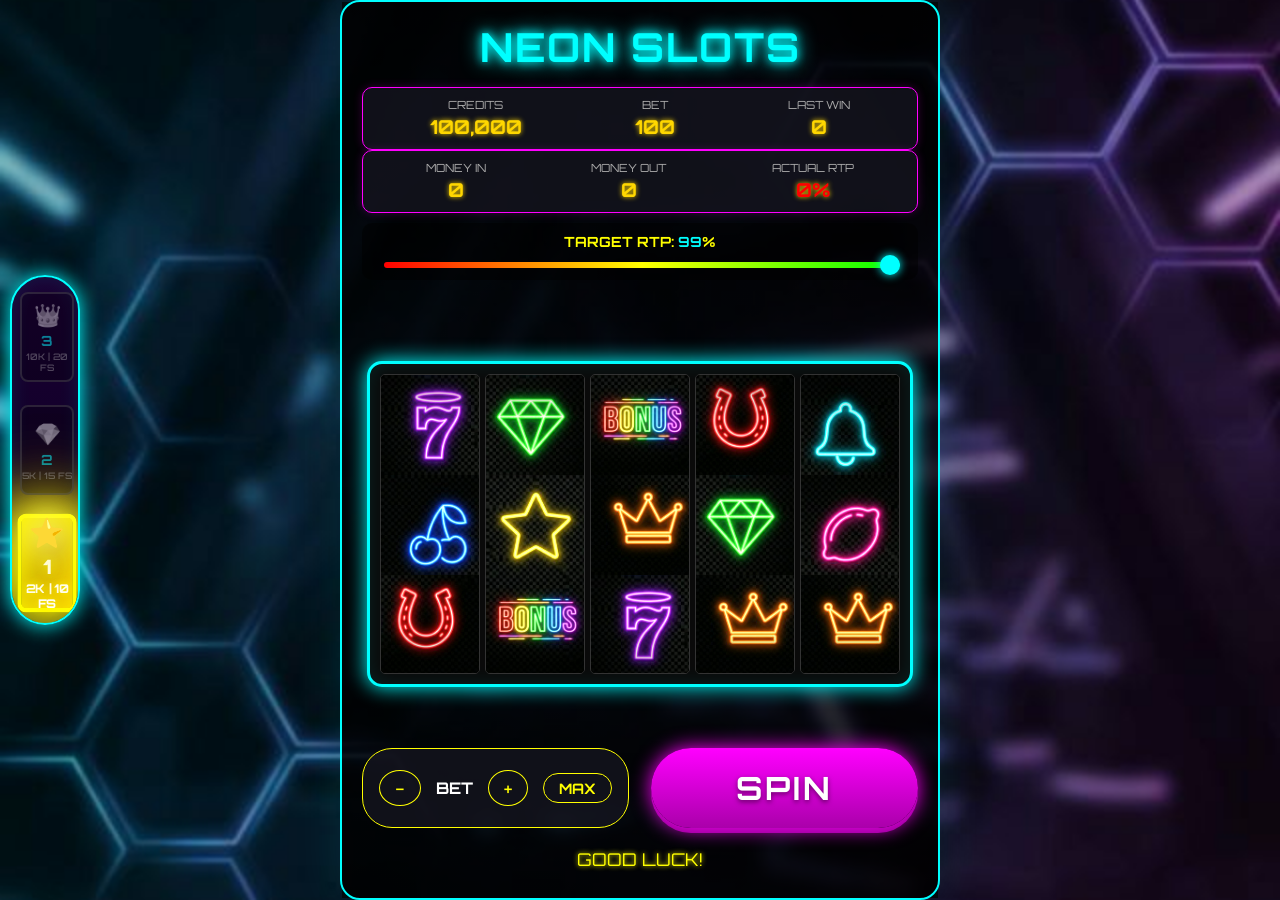
==== index.html @ 3be2b66a "first commit" ====
<!DOCTYPE html>
<html lang="en">

<head>
    <meta charset="UTF-8">
    <meta name="viewport" content="width=device-width, initial-scale=1.0">
    <title>Neon Slots</title>
    <link rel="stylesheet" href="style.css?v=1708286500">
    <link rel="stylesheet" href="rtp-styles.css?v=1708285200">
    <link rel="stylesheet" href="free-spins-styles.css?v=1708285200">
    <link rel="stylesheet" href="level-styles.css?v=1708286400">
    <link href="https://fonts.googleapis.com/css2?family=Orbitron:wght@400;700&display=swap" rel="stylesheet">
</head>

<body>
    <div class="game-wrapper">
        <div class="background-overlay"></div>
        <div class="ui-header">
            <h1 class="game-title">NEON SLOTS</h1>
            <div class="stats-container">
                <div class="stat-box">
                    <span class="label">CREDITS</span>
                    <span id="credits" class="value">100000</span>
                </div>
                <div class="stat-box">
                    <span class="label">BET</span>
                    <span id="bet" class="value">100</span>
                </div>
                <div class="stat-box">
                    <span class="label">LAST WIN</span>
                    <span id="win" class="value">0</span>
                </div>
            </div>
            <div class="stats-container">
                <div class="stat-box">
                    <span class="label">MONEY IN</span>
                    <span id="money-in" class="value">0</span>
                </div>
                <div class="stat-box">
                    <span class="label">MONEY OUT</span>
                    <span id="money-out" class="value">0</span>
                </div>
                <div class="stat-box">
                    <span class="label">ACTUAL RTP</span>
                    <span id="actual-rtp" class="value">0.0%</span>
                </div>
            </div>
            <div class="rtp-control">
                <label for="rtp-slider" class="rtp-label">TARGET RTP: <span id="target-rtp-value">99</span>%</label>
                <input type="range" id="rtp-slider" min="70" max="99" value="99" step="1">
            </div>
        </div>

        <!-- Free Spins Total Display -->
        <div id="free-spins-total" class="free-spins-total" style="display: none;">
            <div class="free-spins-label">FREE SPINS TOTAL</div>
            <div id="free-spins-amount" class="free-spins-amount">0</div>
        </div>

        <!-- Level Progression Bar -->
        <div class="level-bar">
            <div class="level-progress" id="level-progress"></div>
            <div class="level-item" data-level="1">
                <div class="level-icon">⭐</div>
                <div class="level-info">
                    <div class="level-number">1</div>
                    <div class="level-rewards">2K | 10 FS</div>
                </div>
            </div>
            <div class="level-item" data-level="2">
                <div class="level-icon">💎</div>
                <div class="level-info">
                    <div class="level-number">2</div>
                    <div class="level-rewards">5K | 15 FS</div>
                </div>
            </div>
            <div class="level-item" data-level="3">
                <div class="level-icon">👑</div>
                <div class="level-info">
                    <div class="level-number">3</div>
                    <div class="level-rewards">10K | 20 FS</div>
                </div>
            </div>
        </div>

        <div class="slot-machine">
            <div class="reels-container">
                <div class="reel" id="reel-1">
                    <div class="reel-strip"></div>
                </div>
                <div class="reel" id="reel-2">
                    <div class="reel-strip"></div>
                </div>
                <div class="reel" id="reel-3">
                    <div class="reel-strip"></div>
                </div>
                <div class="reel" id="reel-4">
                    <div class="reel-strip"></div>
                </div>
                <div class="reel" id="reel-5">
                    <div class="reel-strip"></div>
                </div>
                <div class="paylines-layer"></div>
            </div>
        </div>

        <div class="ui-controls">
            <div class="bet-controls">
                <button id="btn-decrease" class="control-btn">-</button>
                <span class="bet-label">BET</span>
                <button id="btn-increase" class="control-btn">+</button>
                <button id="btn-max" class="control-btn">MAX</button>
            </div>
            <button id="btn-spin" class="spin-btn">SPIN</button>
        </div>

        <div id="message-area" class="message-area">GOOD LUCK!</div>
    </div>

    <script src="sounds.js"></script>
    <script src="script.js"></script>
</body>

</html>
---- style.css ----
:root {
    --primary-neon: #0ff;
    --secondary-neon: #f0f;
    --accent-neon: #ff0;
    --dark-bg: #050510;
    --panel-bg: rgba(20, 20, 30, 0.8);
    --text-color: #fff;
    --reel-bg: #111;
    --reel-border: #333;
    --gold: #ffd700;
}

* {
    box-sizing: border-box;
}

body {
    margin: 0;
    padding: 0;
    font-family: 'Orbitron', sans-serif;
    background-color: var(--dark-bg);
    color: var(--text-color);
    overflow: hidden;
    /* Prevent scroll on mobile if possible */
    height: 100vh;
    display: flex;
    justify-content: center;
    align-items: center;
    background-image: url('assets/background.png');
    background-size: cover;
    background-position: center;
}

.background-overlay {
    position: absolute;
    top: 0;
    left: 0;
    width: 100%;
    height: 100%;
    background: radial-gradient(circle at center, transparent 0%, rgba(0, 0, 0, 0.8) 100%);
    z-index: -1;
}

.game-wrapper {
    width: 100%;
    max-width: 600px;
    /* Mobile first, but constrained */
    height: 100%;
    max-height: 900px;
    display: flex;
    flex-direction: column;
    justify-content: space-between;
    padding: 20px;
    box-sizing: border-box;
    position: relative;
}

.ui-header {
    text-align: center;
    margin-bottom: 20px;
}

.game-title {
    font-size: 2.5rem;
    margin: 0 0 15px 0;
    color: var(--primary-neon);
    text-shadow: 0 0 10px var(--primary-neon), 0 0 20px var(--primary-neon);
    letter-spacing: 2px;
}

.stats-container {
    display: flex;
    justify-content: space-around;
    background: var(--panel-bg);
    padding: 10px;
    border-radius: 10px;
    border: 1px solid var(--secondary-neon);
    box-shadow: 0 0 10px rgba(255, 0, 255, 0.2);
}

.stat-box {
    display: flex;
    flex-direction: column;
    align-items: center;
}

.label {
    font-size: 0.7rem;
    color: #aaa;
    margin-bottom: 3px;
}

.value {
    font-size: 1.2rem;
    font-weight: bold;
    color: var(--gold);
    text-shadow: 0 0 5px var(--gold);
}

/* Slot Machine Reels */
.slot-machine {
    flex-grow: 1;
    display: flex;
    justify-content: center;
    align-items: center;
    position: relative;
    margin: 10px 0;
    width: 100%;
}

.reels-container {
    display: flex;
    gap: 5px;
    padding: 10px;
    background: #0a0a0a;
    /* Dark background for neon */
    border-radius: 15px;
    border: 3px solid var(--primary-neon);
    box-shadow: 0 0 20px var(--primary-neon), inset 0 0 20px rgba(0, 255, 255, 0.1);
    position: relative;
    overflow: hidden;
}

.reel {
    width: 60px;
    height: 180px;
    background: #111;
    /* Dark reel for neon glow */
    border: 1px solid #333;
    border-radius: 5px;
    overflow: hidden;
    position: relative;
}

/* 3D effect overlay for reels - Made subtle for white */
.reel::after {
    content: '';
    position: absolute;
    top: 0;
    left: 0;
    width: 100%;
    height: 100%;
    background: linear-gradient(to bottom, rgba(0, 0, 0, 0.2) 0%, transparent 15%, transparent 85%, rgba(0, 0, 0, 0.2) 100%);
    pointer-events: none;
    z-index: 5;
}

/* We will animate this strip */
.reel-strip {
    position: absolute;
    top: 0;
    left: 0;
    width: 100%;
    transition: transform 0.1s ease-out;
}

.symbol {
    width: 60px;
    height: 60px;
    background-color: #0a0a0a;
    background-image: url('assets/symbols.png');
    background-size: 300% 300%;
    /* 3x3 grid - each cell fills container */
    background-repeat: no-repeat;
    box-sizing: border-box;
    filter: brightness(1.2);
    transition: all 0.3s;
    display: flex;
    align-items: center;
    justify-content: center;
}

.symbol.win-highlight {
    background-color: rgba(0, 255, 255, 0.5);
    /* cyan highlight */
    box-shadow: inset 0 0 20px #0ff;
    border-radius: 50%;
    z-index: 2;
}

/* Individual symbol positions */
.symbol-0 {
    background-position: 0% 0%;
}

/* cherry */
.symbol-1 {
    background-position: 50% 0%;
}

/* lemon */
.symbol-2 {
    background-position: 100% 0%;
}

/* bell */
.symbol-3 {
    background-position: 0% 50%;
}

/* seven */
.symbol-4 {
    background-position: 50% 50%;
}

/* star */
.symbol-5 {
    background-position: 100% 50%;
}

/* diamond */
.symbol-6 {
    background-position: 0% 100%;
}

/* crown */
.symbol-7 {
    background-position: 50% 100%;
}

/* bonus */
.symbol-8 {
    background-position: 100% 100%;
}

/* horseshoe */

/* Paylines Layer */
.paylines-layer {
    position: absolute;
    top: 0;
    left: 0;
    width: 100%;
    height: 100%;
    pointer-events: none;
    z-index: 10;
}

.payline-path {
    position: absolute;
    height: 2px;
    background: #f00;
    box-shadow: 0 0 5px #f00;
    opacity: 0;
    transition: opacity 0.3s;
    transform-origin: left center;
}

.payline-path.active {
    opacity: 1;
    animation: flash 0.5s infinite;
}

/* Controls */
.ui-controls {
    display: flex;
    flex-direction: column;
    gap: 15px;
    margin-bottom: 20px;
}

.bet-controls {
    display: flex;
    justify-content: center;
    align-items: center;
    gap: 15px;
    background: var(--panel-bg);
    padding: 10px;
    border-radius: 30px;
    border: 1px solid var(--accent-neon);
}

.control-btn {
    background: transparent;
    border: 1px solid var(--accent-neon);
    color: var(--accent-neon);
    padding: 5px 15px;
    border-radius: 50%;
    font-family: inherit;
    font-size: 1.2rem;
    cursor: pointer;
    transition: all 0.2s;
}

.control-btn:hover {
    background: var(--accent-neon);
    color: #000;
    box-shadow: 0 0 10px var(--accent-neon);
}

.control-btn:active {
    transform: scale(0.95);
}

#btn-max {
    border-radius: 20px;
    font-size: 0.9rem;
    font-weight: bold;
}

.bet-label {
    font-size: 1rem;
    font-weight: bold;
    color: #fff;
}

.spin-btn {
    width: 100%;
    padding: 20px;
    background: linear-gradient(180deg, #ff00ff 0%, #aa00aa 100%);
    border: none;
    border-radius: 50px;
    color: #fff;
    font-family: inherit;
    font-size: 2rem;
    font-weight: bold;
    letter-spacing: 3px;
    text-shadow: 0 2px 5px rgba(0, 0, 0, 0.5);
    cursor: pointer;
    box-shadow: 0 0 20px var(--secondary-neon), 0 5px 0 #880088;
    transition: all 0.1s;
    position: relative;
    overflow: hidden;
}

.spin-btn:active {
    transform: translateY(5px);
    box-shadow: 0 0 10px var(--secondary-neon), 0 0 0 #880088;
}

.spin-btn:disabled {
    filter: grayscale(1);
    cursor: not-allowed;
    transform: none;
    box-shadow: none;
}

.message-area {
    text-align: center;
    height: 30px;
    /* Fixed height to prevent jump */
    font-size: 1.1rem;
    color: var(--accent-neon);
    text-transform: uppercase;
    text-shadow: 0 0 5px var(--accent-neon);
}

/* Animations */
@keyframes flash {

    0%,
    100% {
        opacity: 1;
    }

    50% {
        opacity: 0.5;
    }
}

.win-anim {
    animation: flash 0.5s infinite;
    filter: brightness(1.5);
}

/* Responsive */
@media (min-width: 600px) {

    .reel,
    .symbol {
        width: 100px;
        height: 100px;
    }

    .reel {
        height: 300px;
    }

    .game-wrapper {
        border: 2px solid var(--primary-neon);
        border-radius: 20px;
        background: rgba(0, 0, 0, 0.5);
        box-shadow: 0 0 50px rgba(0, 255, 255, 0.1);
    }

    .ui-controls {
        flex-direction: row;
        justify-content: space-between;
    }

    .bet-controls,
    .spin-btn {
        width: 48%;
    }
}
---- rtp-styles.css ----
/* RTP Control Styles */
.rtp-control {
    padding: 10px 20px;
    background: rgba(0, 0, 0, 0.5);
    border-radius: 10px;
    display: flex;
    flex-direction: column;
    gap: 10px;
    margin-top: 10px;
}

.rtp-label {
    color: var(--accent-neon);
    font-size: 14px;
    font-weight: 700;
    text-align: center;
}

#target-rtp-value {
    color: var(--primary-neon);
    font-weight: 700;
}

#rtp-slider {
    width: 100%;
    height: 6px;
    background: linear-gradient(to right, #ff0000 0%, #ffff00 50%, #00ff00 100%);
    border-radius: 5px;
    outline: none;
    -webkit-appearance: none;
}

#rtp-slider::-webkit-slider-thumb {
    -webkit-appearance: none;
    appearance: none;
    width: 20px;
    height: 20px;
    background: var(--primary-neon);
    border-radius: 50%;
    cursor: pointer;
    box-shadow: 0 0 10px var(--primary-neon);
}

#rtp-slider::-moz-range-thumb {
    width: 20px;
    height: 20px;
    background: var(--primary-neon);
    border-radius: 50%;
    cursor: pointer;
    box-shadow: 0 0 10px var(--primary-neon);
    border: none;
}
---- free-spins-styles.css ----
/* Free Spins Total Display */
.free-spins-total {
    position: fixed;
    top: 50%;
    right: 10px;
    transform: translateY(-50%);
    background: linear-gradient(135deg, #1a0033 0%, #330066 100%);
    border: 3px solid var(--accent-neon);
    border-radius: 15px;
    padding: 15px;
    box-shadow: 0 0 30px var(--accent-neon), inset 0 0 20px rgba(255, 0, 255, 0.2);
    z-index: 100;
    animation: pulse-glow 2s infinite;
}

@keyframes pulse-glow {

    0%,
    100% {
        box-shadow: 0 0 30px var(--accent-neon), inset 0 0 20px rgba(255, 0, 255, 0.2);
    }

    50% {
        box-shadow: 0 0 50px var(--accent-neon), inset 0 0 30px rgba(255, 0, 255, 0.4);
    }
}

.free-spins-label {
    color: var(--accent-neon);
    font-size: 14px;
    font-weight: 700;
    text-align: center;
    margin-bottom: 10px;
    text-shadow: 0 0 10px var(--accent-neon);
}

.free-spins-amount {
    color: #0ff;
    font-size: 32px;
    font-weight: 700;
    text-align: center;
    text-shadow: 0 0 20px #0ff;
    animation: number-glow 1s infinite;
}

@keyframes number-glow {

    0%,
    100% {
        text-shadow: 0 0 20px #0ff;
    }

    50% {
        text-shadow: 0 0 30px #0ff, 0 0 40px #0ff;
    }
}

/* Mobile adjustments */
@media (max-width: 768px) {
    .free-spins-total {
        top: auto;
        bottom: 150px;
        right: 10px;
        left: 10px;
        transform: none;
        padding: 15px;
    }

    .free-spins-amount {
        font-size: 24px;
    }
}
---- level-styles.css ----
/* Level Progression Bar */
.level-bar {
    position: fixed;
    left: 10px;
    top: 50%;
    transform: translateY(-50%);
    width: 70px;
    height: 350px;
    background: linear-gradient(180deg, #1a0033 0%, #0a0020 100%);
    border: 2px solid var(--primary-neon);
    border-radius: 35px;
    padding: 15px 8px;
    box-shadow: 0 0 20px var(--primary-neon), inset 0 0 20px rgba(0, 255, 255, 0.1);
    z-index: 100;
    display: flex;
    flex-direction: column-reverse;
    justify-content: space-between;
    overflow: hidden;
}

.level-progress {
    position: absolute;
    bottom: 0;
    left: 0;
    right: 0;
    height: 0%;
    background: linear-gradient(180deg,
            rgba(255, 221, 0, 0.3) 0%,
            rgba(0, 255, 255, 0.3) 50%,
            rgba(255, 0, 255, 0.3) 100%);
    border-radius: 35px;
    transition: height 1s ease-out;
    box-shadow:
        inset 0 0 30px rgba(0, 255, 255, 0.4),
        inset 0 0 50px rgba(255, 0, 255, 0.2);
    z-index: 0;
}

.level-item {
    width: 54px;
    height: 90px;
    background: rgba(0, 0, 0, 0.5);
    border: 2px solid #444;
    border-radius: 8px;
    display: flex;
    flex-direction: column;
    align-items: center;
    justify-content: center;
    gap: 4px;
    position: relative;
    z-index: 2;
    transition: all 0.3s;
    opacity: 0.5;
}

.level-item.unlocked {
    border-color: var(--primary-neon);
    background: rgba(0, 255, 255, 0.1);
    opacity: 1;
    box-shadow: 0 0 15px var(--primary-neon);
}

/* ОЧЕНЬ ЯРКИЙ АКТИВНЫЙ УРОВЕНЬ */
.level-item.active {
    border: 4px solid #ffff00 !important;
    background: linear-gradient(135deg,
            rgba(255, 255, 0, 0.9) 0%,
            rgba(255, 215, 0, 0.7) 50%,
            rgba(255, 165, 0, 0.9) 100%) !important;
    box-shadow:
        0 0 40px #ffff00,
        0 0 60px #ffff00,
        0 0 80px #ffd700,
        inset 0 0 30px rgba(255, 255, 0, 0.8),
        inset 0 0 50px rgba(255, 215, 0, 0.6) !important;
    animation: mega-pulse 1s infinite !important;
    opacity: 1 !important;
    transform: scale(1.1) !important;
}

@keyframes mega-pulse {
    0% {
        box-shadow:
            0 0 40px #ffff00,
            0 0 60px #ffff00,
            0 0 80px #ffd700,
            inset 0 0 30px rgba(255, 255, 0, 0.8);
        border-color: #ffff00;
        filter: brightness(1.5);
    }

    50% {
        box-shadow:
            0 0 60px #ffff00,
            0 0 90px #ffff00,
            0 0 120px #ffd700,
            0 0 150px rgba(255, 215, 0, 0.5),
            inset 0 0 50px rgba(255, 255, 0, 1);
        border-color: #ffffff;
        filter: brightness(2);
    }

    100% {
        box-shadow:
            0 0 40px #ffff00,
            0 0 60px #ffff00,
            0 0 80px #ffd700,
            inset 0 0 30px rgba(255, 255, 0, 0.8);
        border-color: #ffff00;
        filter: brightness(1.5);
    }
}

.level-icon {
    font-size: 22px;
    filter: grayscale(100%);
    transition: filter 0.3s;
}

.level-item.unlocked .level-icon {
    filter: grayscale(0%);
}

.level-item.active .level-icon {
    animation: bounce-bright 0.8s infinite !important;
    filter: drop-shadow(0 0 15px #ffffff) drop-shadow(0 0 25px #ffff00) drop-shadow(0 0 35px #ffd700) !important;
    font-size: 26px !important;
}

@keyframes bounce-bright {

    0%,
    100% {
        transform: translateY(0) scale(1);
    }

    50% {
        transform: translateY(-8px) scale(1.15);
    }
}

.level-info {
    text-align: center;
}

.level-number {
    color: var(--primary-neon);
    font-size: 14px;
    font-weight: 700;
}

.level-rewards {
    color: #888;
    font-size: 9px;
    font-weight: 600;
    margin-top: 2px;
}

.level-item.unlocked .level-rewards {
    color: var(--primary-neon);
}

.level-item.active .level-number {
    color: #ffffff !important;
    font-size: 18px !important;
    font-weight: 900 !important;
    text-shadow:
        0 0 10px #ffff00,
        0 0 20px #ffff00,
        0 0 30px #ffd700,
        0 0 40px #ffd700 !important;
    animation: text-glow 1s infinite !important;
}

.level-item.active .level-rewards {
    color: #ffffff !important;
    font-size: 11px !important;
    font-weight: 800 !important;
    text-shadow:
        0 0 8px #ffff00,
        0 0 15px #ffd700 !important;
}

@keyframes text-glow {

    0%,
    100% {
        text-shadow:
            0 0 10px #ffff00,
            0 0 20px #ffff00,
            0 0 30px #ffd700;
    }

    50% {
        text-shadow:
            0 0 20px #ffff00,
            0 0 30px #ffff00,
            0 0 40px #ffd700,
            0 0 50px #ffd700;
    }
}

/* Mobile adjustments - HORIZONTAL LAYOUT */
@media (max-width: 768px) {
    .level-bar {
        position: relative;
        left: auto;
        top: auto;
        transform: none;
        width: 100%;
        max-width: 400px;
        height: 80px;
        margin: 10px auto;
        padding: 10px 15px;
        flex-direction: row;
        justify-content: space-around;
        align-items: center;
        border-radius: 15px;
    }

    .level-progress {
        position: absolute;
        bottom: 0;
        left: 0;
        top: 0;
        width: 0%;
        background: linear-gradient(90deg,
                rgba(255, 221, 0, 0.3) 0%,
                rgba(0, 255, 255, 0.3) 50%,
                rgba(255, 0, 255, 0.3) 100%);
        border-radius: 15px;
        transition: width 1s ease-out;
        box-shadow:
            inset 0 0 20px rgba(0, 255, 255, 0.4),
            inset 0 0 30px rgba(255, 0, 255, 0.2);
        z-index: 0;
    }

    .level-item {
        width: 100px;
        height: 60px;
        flex-direction: row;
        padding: 5px;
        gap: 8px;
    }

    .level-icon {
        font-size: 24px;
    }

    .level-info {
        text-align: left;
    }

    .level-number {
        font-size: 14px;
    }

    .level-rewards {
        font-size: 9px;
    }

    .level-item.active .level-icon {
        font-size: 28px !important;
    }

    .level-item.active .level-number {
        font-size: 16px !important;
    }

    .level-item.active .level-rewards {
        font-size: 10px !important;
    }
}
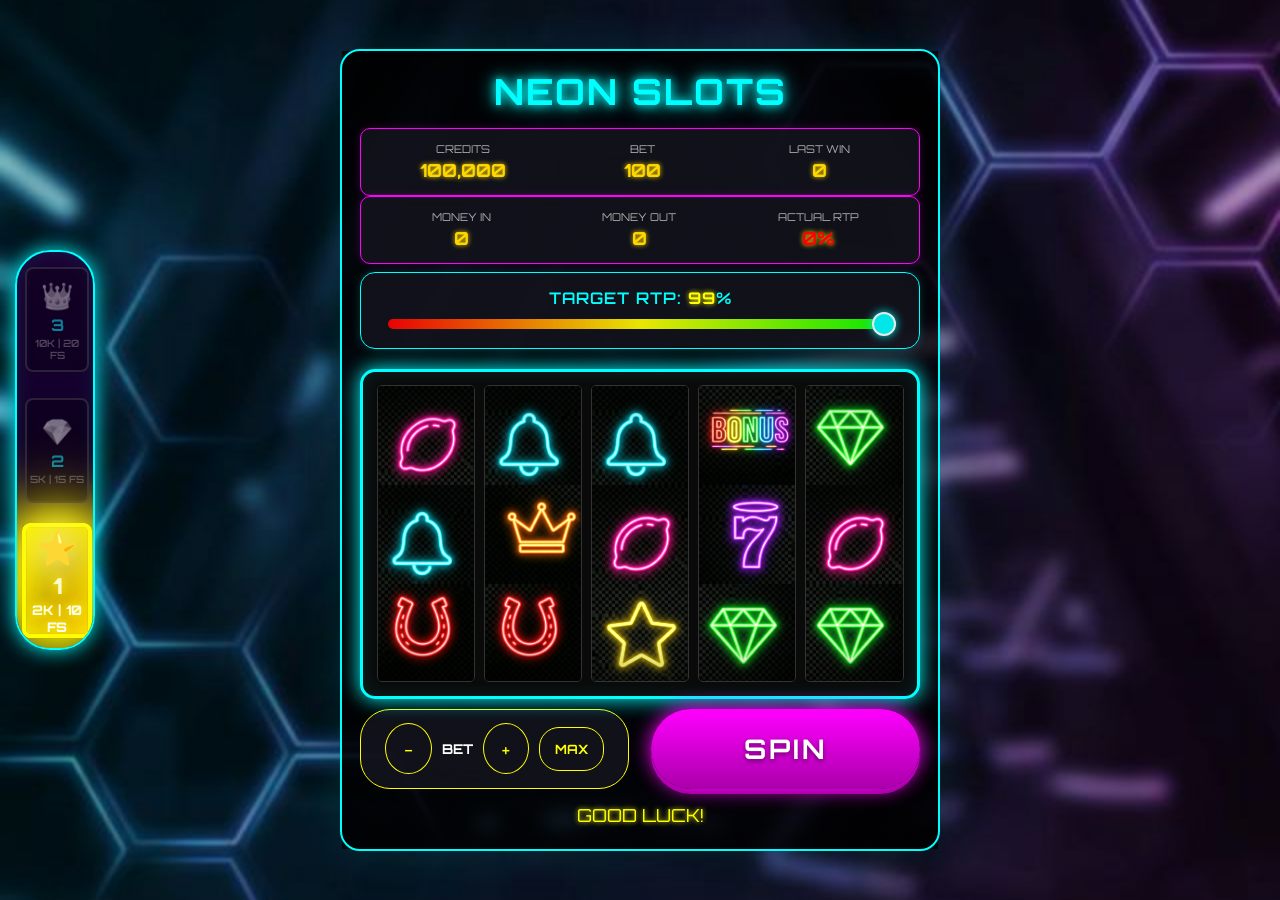
==== commit 03a90804: "update site" ====
--- a/index.html
+++ b/index.html
@@ -5,7 +5,7 @@
     <meta charset="UTF-8">
     <meta name="viewport" content="width=device-width, initial-scale=1.0">
     <title>Neon Slots</title>
-    <link rel="stylesheet" href="style.css?v=1708286500">
+    <link rel="stylesheet" href="style.css?v=1708290000">
     <link rel="stylesheet" href="rtp-styles.css?v=1708285200">
     <link rel="stylesheet" href="free-spins-styles.css?v=1708285200">
     <link rel="stylesheet" href="level-styles.css?v=1708286400">
--- a/style.css
+++ b/style.css
@@ -20,15 +20,16 @@
     font-family: 'Orbitron', sans-serif;
     background-color: var(--dark-bg);
     color: var(--text-color);
-    overflow: hidden;
-    /* Prevent scroll on mobile if possible */
-    height: 100vh;
+    overflow-x: hidden;
+    overflow-y: auto;
+    min-height: 100vh;
     display: flex;
     justify-content: center;
     align-items: center;
     background-image: url('assets/background.png');
     background-size: cover;
     background-position: center;
+    background-attachment: fixed;
 }
 
 .background-overlay {
@@ -43,26 +44,24 @@
 
 .game-wrapper {
     width: 100%;
-    max-width: 600px;
-    /* Mobile first, but constrained */
-    height: 100%;
-    max-height: 900px;
+    max-width: 100%;
+    height: auto;
     display: flex;
     flex-direction: column;
-    justify-content: space-between;
-    padding: 20px;
+    justify-content: center;
+    padding: 10px;
     box-sizing: border-box;
     position: relative;
 }
 
 .ui-header {
     text-align: center;
-    margin-bottom: 20px;
+    margin-bottom: 10px;
 }
 
 .game-title {
-    font-size: 2.5rem;
-    margin: 0 0 15px 0;
+    font-size: 1.8rem;
+    margin: 0 0 10px 0;
     color: var(--primary-neon);
     text-shadow: 0 0 10px var(--primary-neon), 0 0 20px var(--primary-neon);
     letter-spacing: 2px;
@@ -72,26 +71,30 @@
     display: flex;
     justify-content: space-around;
     background: var(--panel-bg);
-    padding: 10px;
+    padding: 8px;
     border-radius: 10px;
     border: 1px solid var(--secondary-neon);
     box-shadow: 0 0 10px rgba(255, 0, 255, 0.2);
+    flex-wrap: wrap;
+    gap: 5px;
 }
 
 .stat-box {
     display: flex;
     flex-direction: column;
     align-items: center;
+    min-width: 80px;
 }
 
 .label {
-    font-size: 0.7rem;
+    font-size: 0.6rem;
     color: #aaa;
     margin-bottom: 3px;
+    white-space: nowrap;
 }
 
 .value {
-    font-size: 1.2rem;
+    font-size: 1rem;
     font-weight: bold;
     color: var(--gold);
     text-shadow: 0 0 5px var(--gold);
@@ -110,10 +113,9 @@
 
 .reels-container {
     display: flex;
-    gap: 5px;
-    padding: 10px;
+    gap: 3px;
+    padding: 8px;
     background: #0a0a0a;
-    /* Dark background for neon */
     border-radius: 15px;
     border: 3px solid var(--primary-neon);
     box-shadow: 0 0 20px var(--primary-neon), inset 0 0 20px rgba(0, 255, 255, 0.1);
@@ -122,17 +124,15 @@
 }
 
 .reel {
-    width: 60px;
-    height: 180px;
+    width: 50px;
+    height: 150px;
     background: #111;
-    /* Dark reel for neon glow */
     border: 1px solid #333;
     border-radius: 5px;
     overflow: hidden;
     position: relative;
 }
 
-/* 3D effect overlay for reels - Made subtle for white */
 .reel::after {
     content: '';
     position: absolute;
@@ -145,7 +145,6 @@
     z-index: 5;
 }
 
-/* We will animate this strip */
 .reel-strip {
     position: absolute;
     top: 0;
@@ -155,12 +154,11 @@
 }
 
 .symbol {
-    width: 60px;
-    height: 60px;
+    width: 50px;
+    height: 50px;
     background-color: #0a0a0a;
     background-image: url('assets/symbols.png');
     background-size: 300% 300%;
-    /* 3x3 grid - each cell fills container */
     background-repeat: no-repeat;
     box-sizing: border-box;
     filter: brightness(1.2);
@@ -172,58 +170,47 @@
 
 .symbol.win-highlight {
     background-color: rgba(0, 255, 255, 0.5);
-    /* cyan highlight */
     box-shadow: inset 0 0 20px #0ff;
     border-radius: 50%;
     z-index: 2;
 }
 
-/* Individual symbol positions */
+/* Symbol positions */
 .symbol-0 {
     background-position: 0% 0%;
 }
 
-/* cherry */
 .symbol-1 {
     background-position: 50% 0%;
 }
 
-/* lemon */
 .symbol-2 {
     background-position: 100% 0%;
 }
 
-/* bell */
 .symbol-3 {
     background-position: 0% 50%;
 }
 
-/* seven */
 .symbol-4 {
     background-position: 50% 50%;
 }
 
-/* star */
 .symbol-5 {
     background-position: 100% 50%;
 }
 
-/* diamond */
 .symbol-6 {
     background-position: 0% 100%;
 }
 
-/* crown */
 .symbol-7 {
     background-position: 50% 100%;
 }
 
-/* bonus */
 .symbol-8 {
     background-position: 100% 100%;
 }
-
-/* horseshoe */
 
 /* Paylines Layer */
 .paylines-layer {
@@ -255,17 +242,17 @@
 .ui-controls {
     display: flex;
     flex-direction: column;
-    gap: 15px;
-    margin-bottom: 20px;
+    gap: 10px;
+    margin-bottom: 10px;
 }
 
 .bet-controls {
     display: flex;
     justify-content: center;
     align-items: center;
-    gap: 15px;
+    gap: 10px;
     background: var(--panel-bg);
-    padding: 10px;
+    padding: 8px;
     border-radius: 30px;
     border: 1px solid var(--accent-neon);
 }
@@ -274,12 +261,17 @@
     background: transparent;
     border: 1px solid var(--accent-neon);
     color: var(--accent-neon);
-    padding: 5px 15px;
+    padding: 8px 12px;
     border-radius: 50%;
     font-family: inherit;
-    font-size: 1.2rem;
+    font-size: 1rem;
     cursor: pointer;
     transition: all 0.2s;
+    min-width: 44px;
+    min-height: 44px;
+    display: flex;
+    align-items: center;
+    justify-content: center;
 }
 
 .control-btn:hover {
@@ -294,25 +286,26 @@
 
 #btn-max {
     border-radius: 20px;
+    font-size: 0.8rem;
+    font-weight: bold;
+    padding: 8px 15px;
+}
+
+.bet-label {
     font-size: 0.9rem;
     font-weight: bold;
-}
-
-.bet-label {
-    font-size: 1rem;
-    font-weight: bold;
     color: #fff;
 }
 
 .spin-btn {
     width: 100%;
-    padding: 20px;
+    padding: 15px;
     background: linear-gradient(180deg, #ff00ff 0%, #aa00aa 100%);
     border: none;
     border-radius: 50px;
     color: #fff;
     font-family: inherit;
-    font-size: 2rem;
+    font-size: 1.5rem;
     font-weight: bold;
     letter-spacing: 3px;
     text-shadow: 0 2px 5px rgba(0, 0, 0, 0.5);
@@ -321,6 +314,7 @@
     transition: all 0.1s;
     position: relative;
     overflow: hidden;
+    min-height: 60px;
 }
 
 .spin-btn:active {
@@ -337,12 +331,12 @@
 
 .message-area {
     text-align: center;
-    height: 30px;
-    /* Fixed height to prevent jump */
-    font-size: 1.1rem;
+    min-height: 25px;
+    font-size: 0.9rem;
     color: var(--accent-neon);
     text-transform: uppercase;
     text-shadow: 0 0 5px var(--accent-neon);
+    padding: 5px;
 }
 
 /* Animations */
@@ -363,33 +357,176 @@
     filter: brightness(1.5);
 }
 
-/* Responsive */
-@media (min-width: 600px) {
+/* ============================================
+   RESPONSIVE BREAKPOINTS
+   ============================================ */
+
+/* Small Phones: 375px - 599px */
+@media (min-width: 375px) {
+    .game-title {
+        font-size: 2rem;
+    }
 
     .reel,
     .symbol {
-        width: 100px;
-        height: 100px;
+        width: 55px;
+        height: 55px;
     }
 
     .reel {
-        height: 300px;
-    }
-
+        height: 165px;
+    }
+
+    .label {
+        font-size: 0.65rem;
+    }
+
+    .value {
+        font-size: 1.1rem;
+    }
+}
+
+/* Large Phones: 600px - 767px */
+@media (min-width: 600px) {
     .game-wrapper {
+        padding: 15px;
+        max-width: 600px;
+    }
+
+    .game-title {
+        font-size: 2.2rem;
+    }
+
+    .reel,
+    .symbol {
+        width: 70px;
+        height: 70px;
+    }
+
+    .reel {
+        height: 210px;
+    }
+
+    .reels-container {
+        gap: 5px;
+        padding: 10px;
+    }
+
+    .value {
+        font-size: 1.2rem;
+    }
+
+    .label {
+        font-size: 0.7rem;
+    }
+
+    .spin-btn {
+        font-size: 1.8rem;
+        padding: 18px;
+    }
+}
+
+/* Tablets Portrait: 768px+ - FLEXIBLE SCALING */
+@media (min-width: 768px) {
+    body {
+        padding: 2vh 2vw;
+    }
+
+    .game-wrapper {
+        width: min(90vmin, 700px);
+        max-height: 90vh;
+        padding: 2vmin;
         border: 2px solid var(--primary-neon);
         border-radius: 20px;
         background: rgba(0, 0, 0, 0.5);
         box-shadow: 0 0 50px rgba(0, 255, 255, 0.1);
+        margin: auto;
+        justify-content: space-between;
+    }
+
+    .game-title {
+        font-size: clamp(1.5rem, 4vmin, 3rem);
+        margin-bottom: 1.5vmin;
+    }
+
+    .reels-container {
+        padding: 1.5vmin;
+        gap: 1vmin;
+    }
+
+    .reel,
+    .symbol {
+        width: clamp(60px, 12vmin, 100px);
+        height: clamp(60px, 12vmin, 100px);
+    }
+
+    .reel {
+        height: clamp(180px, 36vmin, 300px);
+    }
+
+    .stats-container {
+        padding: 1.5vmin;
+    }
+
+    .value {
+        font-size: clamp(1rem, 2vmin, 1.5rem);
+    }
+
+    .label {
+        font-size: clamp(0.6rem, 1.2vmin, 0.9rem);
     }
 
     .ui-controls {
         flex-direction: row;
         justify-content: space-between;
-    }
-
-    .bet-controls,
+        gap: 2vmin;
+    }
+
+    .bet-controls {
+        width: 48%;
+        padding: 1.5vmin;
+    }
+
     .spin-btn {
         width: 48%;
+        font-size: clamp(1.2rem, 3vmin, 2rem);
+        padding: 1.5vmin;
+    }
+
+    .control-btn {
+        font-size: clamp(0.9rem, 2vmin, 1.3rem);
+        padding: 1.5vmin 2vmin;
+    }
+
+    .bet-label {
+        font-size: clamp(0.8rem, 1.5vmin, 1.1rem);
+    }
+
+    .message-area {
+        font-size: clamp(0.8rem, 2vmin, 1.2rem);
+    }
+}
+
+/* Large Desktop: 1024px+ */
+@media (min-width: 1024px) {
+    .game-wrapper {
+        width: min(85vmin, 800px);
+    }
+
+    .reel,
+    .symbol {
+        width: clamp(70px, 11vmin, 110px);
+        height: clamp(70px, 11vmin, 110px);
+    }
+
+    .reel {
+        height: clamp(210px, 33vmin, 330px);
+    }
+}
+
+/* Extra Large Desktop: 1440px+ */
+@media (min-width: 1440px) {
+    .game-wrapper {
+        width: min(80vmin, 900px);
     }
 }
--- a/rtp-styles.css
+++ b/rtp-styles.css
@@ -1,52 +1,134 @@
-/* RTP Control Styles */
+/* RTP Control Styling */
 .rtp-control {
-    padding: 10px 20px;
-    background: rgba(0, 0, 0, 0.5);
-    border-radius: 10px;
-    display: flex;
-    flex-direction: column;
-    gap: 10px;
-    margin-top: 10px;
+    background: var(--panel-bg);
+    padding: 8px 12px;
+    border-radius: 15px;
+    border: 1px solid var(--primary-neon);
+    box-shadow: 0 0 10px rgba(0, 255, 255, 0.2);
+    margin-top: 8px;
 }
 
 .rtp-label {
-    color: var(--accent-neon);
-    font-size: 14px;
-    font-weight: 700;
+    display: block;
     text-align: center;
-}
-
-#target-rtp-value {
+    font-size: 0.75rem;
     color: var(--primary-neon);
-    font-weight: 700;
+    margin-bottom: 5px;
+    font-weight: 600;
+    letter-spacing: 1px;
 }
 
 #rtp-slider {
     width: 100%;
     height: 6px;
+    border-radius: 5px;
     background: linear-gradient(to right, #ff0000 0%, #ffff00 50%, #00ff00 100%);
-    border-radius: 5px;
     outline: none;
+    opacity: 0.9;
+    transition: opacity 0.2s;
     -webkit-appearance: none;
+    appearance: none;
+}
+
+#rtp-slider:hover {
+    opacity: 1;
 }
 
 #rtp-slider::-webkit-slider-thumb {
     -webkit-appearance: none;
     appearance: none;
-    width: 20px;
-    height: 20px;
+    width: 18px;
+    height: 18px;
+    border-radius: 50%;
     background: var(--primary-neon);
-    border-radius: 50%;
     cursor: pointer;
     box-shadow: 0 0 10px var(--primary-neon);
+    border: 2px solid #fff;
 }
 
 #rtp-slider::-moz-range-thumb {
-    width: 20px;
-    height: 20px;
+    width: 18px;
+    height: 18px;
+    border-radius: 50%;
     background: var(--primary-neon);
-    border-radius: 50%;
     cursor: pointer;
     box-shadow: 0 0 10px var(--primary-neon);
-    border: none;
+    border: 2px solid #fff;
+}
+
+#target-rtp-value {
+    color: var(--accent-neon);
+    font-weight: bold;
+    text-shadow: 0 0 5px var(--accent-neon);
+}
+
+/* Responsive adjustments */
+@media (min-width: 375px) {
+    .rtp-label {
+        font-size: 0.8rem;
+    }
+
+    .rtp-control {
+        padding: 10px 15px;
+    }
+}
+
+@media (min-width: 600px) {
+    .rtp-control {
+        padding: 12px 20px;
+    }
+
+    .rtp-label {
+        font-size: 0.85rem;
+    }
+
+    #rtp-slider {
+        height: 8px;
+    }
+
+    #rtp-slider::-webkit-slider-thumb {
+        width: 20px;
+        height: 20px;
+    }
+
+    #rtp-slider::-moz-range-thumb {
+        width: 20px;
+        height: 20px;
+    }
+}
+
+@media (min-width: 768px) {
+    .rtp-label {
+        font-size: 0.9rem;
+    }
+}
+
+@media (min-width: 1024px) {
+    .rtp-control {
+        padding: 15px 25px;
+    }
+
+    .rtp-label {
+        font-size: 1rem;
+    }
+
+    #rtp-slider {
+        height: 10px;
+    }
+
+    #rtp-slider::-webkit-slider-thumb {
+        width: 24px;
+        height: 24px;
+    }
+
+    #rtp-slider::-moz-range-thumb {
+        width: 24px;
+        height: 24px;
+    }
+}
+
+@media (min-width: 1440px) {
+    .rtp-label {
+        font-size: 1.1rem;
+    }
 }
--- a/free-spins-styles.css
+++ b/free-spins-styles.css
@@ -1,14 +1,15 @@
 /* Free Spins Total Display */
 .free-spins-total {
     position: fixed;
-    top: 50%;
-    right: 10px;
-    transform: translateY(-50%);
-    background: linear-gradient(135deg, #1a0033 0%, #330066 100%);
-    border: 3px solid var(--accent-neon);
+    top: 15px;
+    right: 15px;
+    background: linear-gradient(135deg, rgba(255, 0, 255, 0.9), rgba(138, 43, 226, 0.9));
+    border: 3px solid var(--secondary-neon);
     border-radius: 15px;
-    padding: 15px;
-    box-shadow: 0 0 30px var(--accent-neon), inset 0 0 20px rgba(255, 0, 255, 0.2);
+    padding: 10px 15px;
+    min-width: 120px;
+    text-align: center;
+    box-shadow: 0 0 30px var(--secondary-neon), inset 0 0 20px rgba(255, 0, 255, 0.3);
     z-index: 100;
     animation: pulse-glow 2s infinite;
 }
@@ -17,56 +18,125 @@
 
     0%,
     100% {
-        box-shadow: 0 0 30px var(--accent-neon), inset 0 0 20px rgba(255, 0, 255, 0.2);
+        box-shadow: 0 0 30px var(--secondary-neon), inset 0 0 20px rgba(255, 0, 255, 0.3);
     }
 
     50% {
-        box-shadow: 0 0 50px var(--accent-neon), inset 0 0 30px rgba(255, 0, 255, 0.4);
+        box-shadow: 0 0 50px var(--secondary-neon), 0 0 70px rgba(255, 0, 255, 0.6), inset 0 0 30px rgba(255, 0, 255, 0.5);
     }
 }
 
 .free-spins-label {
-    color: var(--accent-neon);
-    font-size: 14px;
-    font-weight: 700;
-    text-align: center;
-    margin-bottom: 10px;
-    text-shadow: 0 0 10px var(--accent-neon);
+    font-size: 0.7rem;
+    color: #fff;
+    text-transform: uppercase;
+    letter-spacing: 1px;
+    margin-bottom: 5px;
+    font-weight: 600;
 }
 
 .free-spins-amount {
-    color: #0ff;
-    font-size: 32px;
-    font-weight: 700;
-    text-align: center;
-    text-shadow: 0 0 20px #0ff;
-    animation: number-glow 1s infinite;
+    font-size: 1.8rem;
+    font-weight: 900;
+    color: var(--accent-neon);
+    text-shadow: 0 0 10px var(--accent-neon), 0 0 20px var(--accent-neon);
+    animation: number-pulse 1s infinite;
 }
 
-@keyframes number-glow {
+@keyframes number-pulse {
 
     0%,
     100% {
-        text-shadow: 0 0 20px #0ff;
+        transform: scale(1);
     }
 
     50% {
-        text-shadow: 0 0 30px #0ff, 0 0 40px #0ff;
+        transform: scale(1.1);
     }
 }
 
-/* Mobile adjustments */
-@media (max-width: 768px) {
+/* Responsive adjustments */
+@media (max-width: 374px) {
     .free-spins-total {
-        top: auto;
-        bottom: 150px;
+        top: 10px;
         right: 10px;
-        left: 10px;
-        transform: none;
-        padding: 15px;
+        padding: 8px 12px;
+        min-width: 100px;
+    }
+
+    .free-spins-label {
+        font-size: 0.6rem;
     }
 
     .free-spins-amount {
-        font-size: 24px;
+        font-size: 1.4rem;
+    }
+}
+
+@media (min-width: 600px) {
+    .free-spins-total {
+        top: 20px;
+        right: 20px;
+        padding: 12px 18px;
+        min-width: 140px;
+    }
+
+    .free-spins-label {
+        font-size: 0.75rem;
+    }
+
+    .free-spins-amount {
+        font-size: 2rem;
+    }
+}
+
+@media (min-width: 768px) {
+    .free-spins-total {
+        top: 25px;
+        right: 25px;
+        padding: 15px 20px;
+        min-width: 160px;
+    }
+
+    .free-spins-label {
+        font-size: 0.8rem;
+    }
+
+    .free-spins-amount {
+        font-size: 2.2rem;
+    }
+}
+
+@media (min-width: 1024px) {
+    .free-spins-total {
+        top: 30px;
+        right: 30px;
+        padding: 18px 25px;
+        min-width: 180px;
+    }
+
+    .free-spins-label {
+        font-size: 0.9rem;
+    }
+
+    .free-spins-amount {
+        font-size: 2.5rem;
+    }
+}
+
+@media (min-width: 1440px) {
+    .free-spins-total {
+        top: 40px;
+        right: 40px;
+        padding: 20px 30px;
+        min-width: 200px;
+    }
+
+    .free-spins-label {
+        font-size: 1rem;
+    }
+
+    .free-spins-amount {
+        font-size: 3rem;
     }
 }
--- a/level-styles.css
+++ b/level-styles.css
@@ -201,17 +201,17 @@
 }
 
 /* Mobile adjustments - HORIZONTAL LAYOUT */
-@media (max-width: 768px) {
+@media (max-width: 767px) {
     .level-bar {
         position: relative;
         left: auto;
         top: auto;
         transform: none;
         width: 100%;
-        max-width: 400px;
-        height: 80px;
+        max-width: 100%;
+        height: 70px;
         margin: 10px auto;
-        padding: 10px 15px;
+        padding: 8px 12px;
         flex-direction: row;
         justify-content: space-around;
         align-items: center;
@@ -237,21 +237,89 @@
     }
 
     .level-item {
-        width: 100px;
-        height: 60px;
+        width: 90px;
+        height: 55px;
         flex-direction: row;
         padding: 5px;
-        gap: 8px;
+        gap: 6px;
+    }
+
+    .level-icon {
+        font-size: 22px;
+    }
+
+    .level-info {
+        text-align: left;
+    }
+
+    .level-number {
+        font-size: 13px;
+    }
+
+    .level-rewards {
+        font-size: 8px;
+    }
+
+    .level-item.active .level-icon {
+        font-size: 26px !important;
+    }
+
+    .level-item.active .level-number {
+        font-size: 15px !important;
+    }
+
+    .level-item.active .level-rewards {
+        font-size: 9px !important;
+    }
+}
+
+/* Small phones - extra compact */
+@media (max-width: 374px) {
+    .level-bar {
+        height: 60px;
+        padding: 6px 8px;
+    }
+
+    .level-item {
+        width: 75px;
+        height: 48px;
+        gap: 4px;
+    }
+
+    .level-icon {
+        font-size: 18px;
+    }
+
+    .level-number {
+        font-size: 11px;
+    }
+
+    .level-rewards {
+        font-size: 7px;
+    }
+
+    .level-item.active .level-icon {
+        font-size: 22px !important;
+    }
+}
+
+/* Large phones - slightly bigger */
+@media (min-width: 600px) and (max-width: 767px) {
+    .level-bar {
+        max-width: 550px;
+        height: 75px;
+        padding: 10px 15px;
+    }
+
+    .level-item {
+        width: 100px;
+        height: 58px;
     }
 
     .level-icon {
         font-size: 24px;
     }
 
-    .level-info {
-        text-align: left;
-    }
-
     .level-number {
         font-size: 14px;
     }
@@ -271,4 +339,120 @@
     .level-item.active .level-rewards {
         font-size: 10px !important;
     }
+}
+
+/* Tablet and Desktop - VERTICAL LAYOUT */
+@media (min-width: 768px) {
+    .level-bar {
+        position: fixed;
+        left: 10px;
+        top: 50%;
+        transform: translateY(-50%);
+        width: 70px;
+        height: 350px;
+        flex-direction: column-reverse;
+        padding: 15px 8px;
+        border-radius: 35px;
+    }
+
+    .level-progress {
+        position: absolute;
+        bottom: 0;
+        left: 0;
+        right: 0;
+        top: auto;
+        height: 0%;
+        width: auto;
+        background: linear-gradient(180deg,
+                rgba(255, 221, 0, 0.3) 0%,
+                rgba(0, 255, 255, 0.3) 50%,
+                rgba(255, 0, 255, 0.3) 100%);
+        border-radius: 35px;
+        transition: height 1s ease-out;
+    }
+
+    .level-item {
+        width: 54px;
+        height: 90px;
+        flex-direction: column;
+        padding: 0;
+        gap: 4px;
+    }
+
+    .level-info {
+        text-align: center;
+    }
+}
+
+/* Large tablets and small desktops */
+@media (min-width: 1024px) {
+    .level-bar {
+        left: 15px;
+        width: 80px;
+        height: 400px;
+    }
+
+    .level-item {
+        width: 64px;
+        height: 105px;
+    }
+
+    .level-icon {
+        font-size: 26px;
+    }
+
+    .level-number {
+        font-size: 16px;
+    }
+
+    .level-rewards {
+        font-size: 10px;
+    }
+
+    .level-item.active .level-icon {
+        font-size: 30px !important;
+    }
+
+    .level-item.active .level-number {
+        font-size: 20px !important;
+    }
+
+    .level-item.active .level-rewards {
+        font-size: 12px !important;
+    }
+}
+
+/* Large desktop */
+@media (min-width: 1440px) {
+    .level-bar {
+        left: 20px;
+        width: 90px;
+        height: 450px;
+        padding: 18px 10px;
+    }
+
+    .level-item {
+        width: 70px;
+        height: 115px;
+    }
+
+    .level-icon {
+        font-size: 28px;
+    }
+
+    .level-number {
+        font-size: 17px;
+    }
+
+    .level-rewards {
+        font-size: 11px;
+    }
+
+    .level-item.active .level-icon {
+        font-size: 34px !important;
+    }
+
+    .level-item.active .level-number {
+        font-size: 22px !important;
+    }
 }
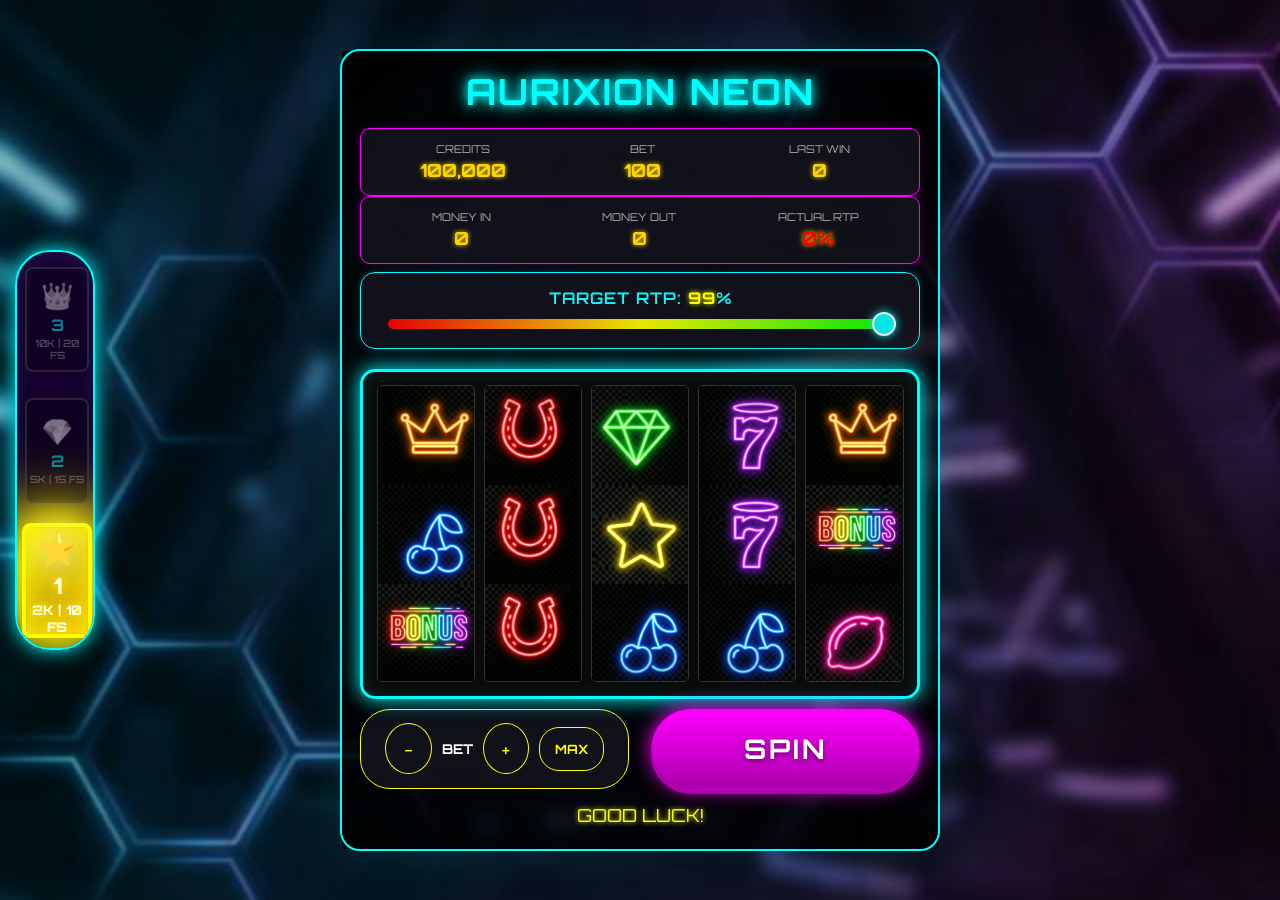
==== commit 4be57a08: "update project" ====
--- a/index.html
+++ b/index.html
@@ -4,7 +4,7 @@
 <head>
     <meta charset="UTF-8">
     <meta name="viewport" content="width=device-width, initial-scale=1.0">
-    <title>Neon Slots</title>
+    <title>AURIXION NEON</title>
     <link rel="stylesheet" href="style.css?v=1708290000">
     <link rel="stylesheet" href="rtp-styles.css?v=1708285200">
     <link rel="stylesheet" href="free-spins-styles.css?v=1708285200">
@@ -16,7 +16,7 @@
     <div class="game-wrapper">
         <div class="background-overlay"></div>
         <div class="ui-header">
-            <h1 class="game-title">NEON SLOTS</h1>
+            <h1 class="game-title">AURIXION NEON</h1>
             <div class="stats-container">
                 <div class="stat-box">
                     <span class="label">CREDITS</span>
